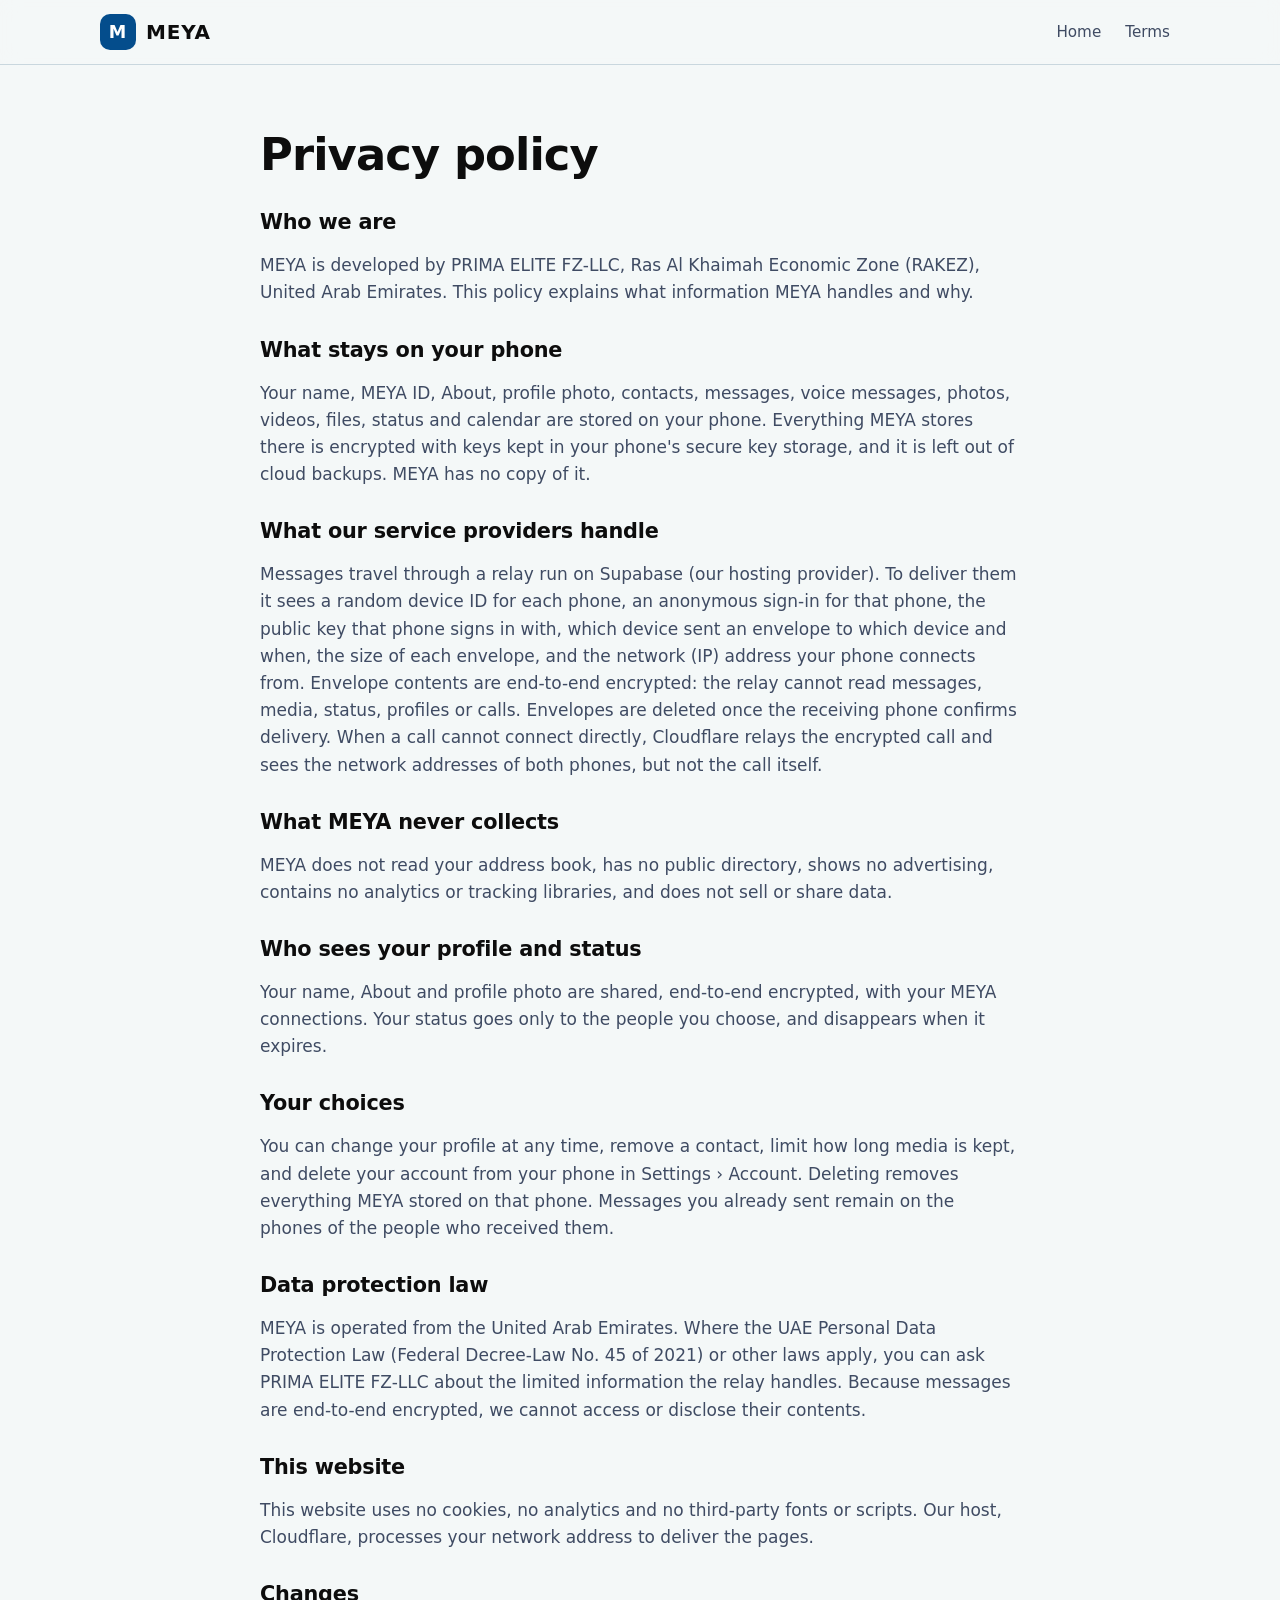
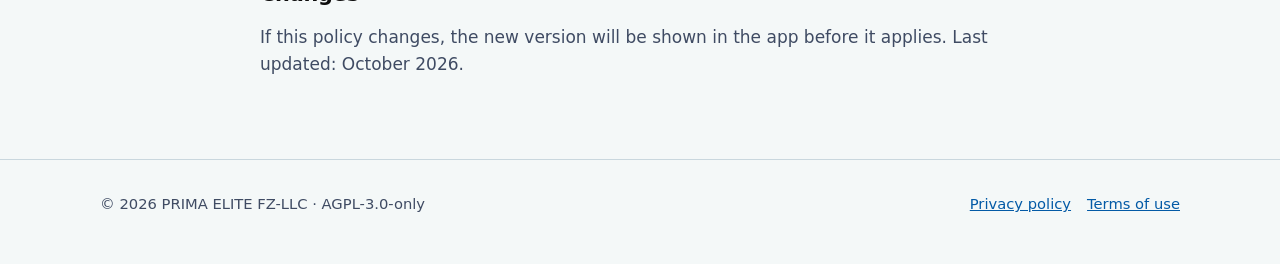
==== website/privacy.html @ dabe9e63 "MEYA 1.0.0 Source of the first Android test version of MEYA: the Flutter app, the Rust cryptographic" ====
<!doctype html>
<html lang="en">
<head>
<meta charset="utf-8">
<meta name="viewport" content="width=device-width, initial-scale=1, viewport-fit=cover">
<title>Privacy policy · MEYA</title>
<meta name="description" content="What information MEYA handles and why.">
<meta name="theme-color" content="#044d8c">
<link rel="icon" href="favicon.svg" type="image/svg+xml">
<link rel="stylesheet" href="site.css">
</head>
<body>
<a class="skip" href="#main">Skip to content</a>
<header class="top">
  <div class="wrap">
    <a class="brand" href="/" aria-label="MEYA home"><span class="logo" aria-hidden="true">M</span>MEYA</a>
    <nav aria-label="Main"><a href="/">Home</a><a href="terms.html">Terms</a></nav>
  </div>
</header>

<!-- Same text as lib/legal/meya_legal.dart (privacyPolicy). Keep them in step. -->
<main id="main" class="legal">
  <div class="wrap">
    <h1>Privacy policy</h1>

    <h2>Who we are</h2>
    <p>MEYA is developed by PRIMA ELITE FZ-LLC, Ras Al Khaimah Economic Zone (RAKEZ), United Arab Emirates. This policy explains what information MEYA handles and why.</p>

    <h2>What stays on your phone</h2>
    <p>Your name, MEYA ID, About, profile photo, contacts, messages, voice messages, photos, videos, files, status and calendar are stored on your phone. Everything MEYA stores there is encrypted with keys kept in your phone's secure key storage, and it is left out of cloud backups. MEYA has no copy of it.</p>

    <h2>What our service providers handle</h2>
    <p>Messages travel through a relay run on Supabase (our hosting provider). To deliver them it sees a random device ID for each phone, an anonymous sign-in for that phone, the public key that phone signs in with, which device sent an envelope to which device and when, the size of each envelope, and the network (IP) address your phone connects from. Envelope contents are end-to-end encrypted: the relay cannot read messages, media, status, profiles or calls. Envelopes are deleted once the receiving phone confirms delivery. When a call cannot connect directly, Cloudflare relays the encrypted call and sees the network addresses of both phones, but not the call itself.</p>

    <h2>What MEYA never collects</h2>
    <p>MEYA does not read your address book, has no public directory, shows no advertising, contains no analytics or tracking libraries, and does not sell or share data.</p>

    <h2>Who sees your profile and status</h2>
    <p>Your name, About and profile photo are shared, end-to-end encrypted, with your MEYA connections. Your status goes only to the people you choose, and disappears when it expires.</p>

    <h2>Your choices</h2>
    <p>You can change your profile at any time, remove a contact, limit how long media is kept, and delete your account from your phone in Settings › Account. Deleting removes everything MEYA stored on that phone. Messages you already sent remain on the phones of the people who received them.</p>

    <h2>Data protection law</h2>
    <p>MEYA is operated from the United Arab Emirates. Where the UAE Personal Data Protection Law (Federal Decree-Law No. 45 of 2021) or other laws apply, you can ask PRIMA ELITE FZ-LLC about the limited information the relay handles. Because messages are end-to-end encrypted, we cannot access or disclose their contents.</p>

    <h2>This website</h2>
    <p>This website uses no cookies, no analytics and no third-party fonts or scripts. Our host, Cloudflare, processes your network address to deliver the pages.</p>

    <h2>Changes</h2>
    <p>If this policy changes, the new version will be shown in the app before it applies. Last updated: October 2026.</p>
  </div>
</main>

<footer>
  <div class="wrap">
    <span>© 2026 PRIMA ELITE FZ-LLC · AGPL-3.0-only</span>
    <nav aria-label="Legal"><a href="privacy.html" aria-current="page">Privacy policy</a><a href="terms.html">Terms of use</a></nav>
  </div>
</footer>
</body>
</html>
---- website/site.css ----
/* MEYA website. System fonts only and no third-party requests: a privacy
   app's website should not tell anyone else who visits it. */
:root {
  --navy: #044d8c;
  --sky: #49b1f2;
  --indigo: #424d8c;
  --mist: #ebf2f2;

  --bg: #f4f8f8;
  --surface: #ffffff;
  --surface-2: #e6eff1;
  --text: #0d0d0d;
  --muted: #3f4b63;
  --line: #c9d7de;
  --accent: var(--navy);
  --accent-text: #ffffff;
  --link: #035aa6;
  --ok: #1f7a4d;
  --ok-bg: #ddf1e6;

  --radius: 18px;
  --shadow: 0 1px 2px rgba(4, 30, 60, 0.06), 0 8px 28px rgba(4, 30, 60, 0.08);
  --font: system-ui, -apple-system, "Segoe UI", Roboto, "Noto Sans", sans-serif;
}

@media (prefers-color-scheme: dark) {
  :root {
    --bg: #0b1420;
    --surface: #111e2e;
    --surface-2: #17283c;
    --text: #eef4f7;
    --muted: #b3c2d3;
    --line: #26394f;
    --accent: #49b1f2;
    --accent-text: #04121f;
    --link: #8fd0ff;
    --ok: #7fd9a8;
    --ok-bg: #12301f;
    --shadow: 0 1px 2px rgba(0, 0, 0, 0.3), 0 8px 28px rgba(0, 0, 0, 0.35);
  }
}

* { box-sizing: border-box; }

html { -webkit-text-size-adjust: 100%; }

body {
  margin: 0;
  background: var(--bg);
  color: var(--text);
  font: 17px/1.6 var(--font);
}

a { color: var(--link); }
a:focus-visible, button:focus-visible {
  outline: 3px solid var(--sky);
  outline-offset: 3px;
  border-radius: 6px;
}

.skip {
  position: absolute;
  left: -999px;
  top: 8px;
  background: var(--surface);
  padding: 8px 14px;
  border-radius: 8px;
  z-index: 10;
}
.skip:focus { left: 16px; }

.wrap {
  width: min(1080px, 100% - 32px);
  margin-inline: auto;
}

/* Header */
.top {
  position: sticky;
  top: 0;
  z-index: 5;
  background: color-mix(in srgb, var(--bg) 88%, transparent);
  backdrop-filter: blur(10px);
  border-bottom: 1px solid var(--line);
}
.top .wrap {
  display: flex;
  align-items: center;
  justify-content: space-between;
  gap: 16px;
  min-height: 64px;
}
.brand {
  display: flex;
  align-items: center;
  gap: 10px;
  color: var(--text);
  text-decoration: none;
  font-weight: 800;
  font-size: 1.25rem;
  letter-spacing: 0.04em;
}
.logo {
  width: 36px;
  height: 36px;
  border-radius: 10px;
  background: var(--navy);
  color: #fff;
  display: grid;
  place-items: center;
  font-weight: 800;
  font-size: 1.1rem;
}
.top nav { display: flex; gap: 4px; flex-wrap: nowrap; white-space: nowrap; }
.top nav a {
  color: var(--muted);
  text-decoration: none;
  padding: 8px 10px;
  border-radius: 10px;
  font-size: 0.95rem;
}
.top nav a:hover { background: var(--surface-2); color: var(--text); }

/* Hero */
.hero { padding: 72px 0 40px; }
.hero .wrap {
  display: grid;
  grid-template-columns: 1.15fr 0.85fr;
  gap: 48px;
  align-items: center;
}
.eyebrow {
  display: inline-block;
  padding: 4px 12px;
  border-radius: 999px;
  background: var(--surface-2);
  color: var(--muted);
  font-size: 0.85rem;
  font-weight: 600;
}
h1 {
  font-size: clamp(2.3rem, 5vw, 3.6rem);
  line-height: 1.08;
  margin: 18px 0 18px;
  letter-spacing: -0.02em;
}
.lead { font-size: 1.2rem; color: var(--muted); max-width: 36ch; margin: 0 0 28px; }
.actions { display: flex; gap: 12px; flex-wrap: wrap; }
.button {
  display: inline-flex;
  align-items: center;
  gap: 8px;
  padding: 13px 22px;
  border-radius: 14px;
  font-weight: 700;
  text-decoration: none;
  border: 2px solid var(--accent);
}
.button.primary { background: var(--accent); color: var(--accent-text); }
.button.secondary { color: var(--accent); }

/* App showcase: MEYA in use, two layered phones with real faces. */
.showcase {
  position: relative;
  justify-self: center;
  width: min(460px, 100%);
  aspect-ratio: 46 / 52;
}
.device {
  position: absolute;
  width: 58%;
  aspect-ratio: 9 / 18.5;
  background: #0c1622;
  border-radius: 34px;
  padding: 9px;
  box-shadow: 0 2px 4px rgba(4, 30, 60, 0.12), 0 24px 60px rgba(4, 30, 60, 0.28);
}
.device-back { left: 0; top: 2%; transform: rotate(-6deg); }
.device-front { right: 0; top: 8%; transform: rotate(4deg); }
.device > div {
  height: 100%;
  border-radius: 26px;
  overflow: hidden;
}

/* Chats list */
.app { background: #ebf2f2; color: #0d0d0d; display: flex; flex-direction: column; }
.app-bar {
  background: #044d8c;
  color: #fff;
  font-weight: 800;
  font-size: 0.95rem;
  padding: 16px 14px 10px;
}
.stories {
  display: flex;
  gap: 8px;
  padding: 10px 12px;
  background: #fff;
}
.story {
  width: 38px;
  height: 38px;
  border-radius: 50%;
  background-repeat: no-repeat;
  box-shadow: 0 0 0 2px #fff, 0 0 0 4px #49b1f2;
  flex: none;
}
.chats { list-style: none; margin: 0; padding: 6px 8px; display: grid; gap: 4px; }
.chats li {
  display: flex;
  align-items: center;
  gap: 9px;
  padding: 7px 6px;
  background: #fff;
  border-radius: 12px;
}
.avatar {
  width: 36px;
  height: 36px;
  border-radius: 50%;
  background-repeat: no-repeat;
  flex: none;
}
.who { display: grid; min-width: 0; flex: 1; font-size: 0.72rem; line-height: 1.25; }
.who b { font-size: 0.8rem; }
.who i { font-style: normal; color: #3f4b63; white-space: nowrap; overflow: hidden; text-overflow: ellipsis; }
.badge-n {
  background: #044d8c;
  color: #fff;
  font-size: 0.65rem;
  font-weight: 800;
  border-radius: 999px;
  padding: 1px 6px;
}

/* Family video call */
.call { background: #0d1b2a; color: #fff; display: flex; flex-direction: column; }
.call-top { padding: 14px 12px 8px; display: grid; gap: 2px; }
.call-top b { font-size: 0.95rem; }
.call-top span { font-size: 0.62rem; color: #b8cde0; }
.tiles {
  flex: 1;
  display: grid;
  grid-template-columns: 1fr 1fr;
  grid-template-rows: 1fr 1fr;
  gap: 5px;
  padding: 0 6px;
}
.tiles img {
  width: 100%;
  height: 100%;
  object-fit: cover;
  border-radius: 12px;
  display: block;
}
.controls {
  display: flex;
  justify-content: space-around;
  padding: 10px 8px 14px;
}
.controls span {
  width: 34px;
  height: 34px;
  border-radius: 50%;
  background: rgba(255, 255, 255, 0.16);
  display: grid;
  place-items: center;
  font-size: 0.85rem;
}
.controls .end { background: #d32f2f; transform: rotate(135deg); }

/* Floating details */
.float {
  position: absolute;
  background: #fff;
  color: #0d0d0d;
  border-radius: 16px;
  box-shadow: 0 12px 30px rgba(4, 30, 60, 0.22);
  font-size: 0.8rem;
  font-weight: 600;
}
.float-photo {
  left: -2%;
  bottom: 4%;
  width: 46%;
  padding: 6px;
  display: grid;
  gap: 4px;
  transform: rotate(-3deg);
}
.float-photo img { width: 100%; aspect-ratio: 16 / 10; object-fit: cover; border-radius: 11px; display: block; }
.float-photo span { padding: 0 4px 2px; }
.float-photo em { font-style: normal; color: #035aa6; float: right; }
.float-heart { right: 4%; bottom: 10%; padding: 6px 12px; }
.float-lock { right: 10%; top: 0; padding: 6px 12px; background: #ddf1e6; color: #1f7a4d; }

@media (max-width: 860px) {
  .showcase { margin-top: 12px; }
}

/* Sections */
section { padding: 56px 0; }
h2 {
  font-size: clamp(1.7rem, 3.4vw, 2.3rem);
  line-height: 1.15;
  margin: 0 0 12px;
  letter-spacing: -0.01em;
}
.section-lead { color: var(--muted); max-width: 60ch; margin: 0 0 32px; }

.grid {
  display: grid;
  grid-template-columns: repeat(3, 1fr);
  gap: 16px;
}
.card {
  background: var(--surface);
  border: 1px solid var(--line);
  border-radius: var(--radius);
  padding: 22px;
  box-shadow: var(--shadow);
}
.card h3 { margin: 10px 0 6px; font-size: 1.1rem; }
.card p { margin: 0; color: var(--muted); }
.icon {
  width: 44px;
  height: 44px;
  border-radius: 12px;
  background: var(--surface-2);
  display: grid;
  place-items: center;
}
.icon svg { width: 24px; height: 24px; stroke: var(--accent); fill: none; stroke-width: 2; stroke-linecap: round; stroke-linejoin: round; }

.steps { counter-reset: step; list-style: none; padding: 0; margin: 0; display: grid; grid-template-columns: repeat(3, 1fr); gap: 16px; }
.steps .card::before {
  counter-increment: step;
  content: counter(step);
  display: grid;
  place-items: center;
  width: 36px;
  height: 36px;
  border-radius: 50%;
  background: var(--accent);
  color: var(--accent-text);
  font-weight: 800;
}

.privacy {
  background: var(--surface);
  border-block: 1px solid var(--line);
}
.ledger { display: grid; grid-template-columns: 1fr 1fr; gap: 16px; }
.ledger ul { margin: 0; padding-left: 1.2em; color: var(--muted); }
.ledger li { margin: 6px 0; }
.ledger .card h3 { margin-top: 0; }
.badge {
  display: inline-block;
  padding: 2px 10px;
  border-radius: 999px;
  font-size: 0.8rem;
  font-weight: 700;
  background: var(--ok-bg);
  color: var(--ok);
}

.languages { display: flex; flex-wrap: wrap; gap: 8px; padding: 0; list-style: none; margin: 0; }
.languages li {
  padding: 6px 12px;
  border-radius: 999px;
  background: var(--surface);
  border: 1px solid var(--line);
  font-size: 0.95rem;
}

.cta {
  text-align: center;
  background: var(--navy);
  color: #fff;
  border-radius: 28px;
  padding: 48px 24px;
}
.cta p { color: #d8e7f5; max-width: 52ch; margin: 0 auto 24px; }
.cta .button.primary { background: #fff; color: var(--navy); border-color: #fff; }

/* Legal pages */
.legal { padding: 48px 0 64px; }
.legal .wrap { max-width: 760px; }
.legal h1 { font-size: clamp(2rem, 4vw, 2.8rem); }
.legal h2 { font-size: 1.3rem; margin-top: 32px; }
.legal p { color: var(--muted); }

footer {
  border-top: 1px solid var(--line);
  padding: 32px 0 48px;
  color: var(--muted);
  font-size: 0.92rem;
}
footer .wrap { display: flex; flex-wrap: wrap; gap: 12px 28px; justify-content: space-between; }
footer nav { display: flex; gap: 16px; flex-wrap: wrap; }

@media (max-width: 860px) {
  .hero { padding-top: 40px; }
  .hero .wrap, .ledger { grid-template-columns: 1fr; }
  .grid, .steps { grid-template-columns: 1fr; }
  .top nav a.hide-small { display: none; }
}

@media (max-width: 520px) {
  .top nav a { padding: 8px 6px; font-size: 0.9rem; }
  .top nav a.hide-tiny { display: none; }
  .actions .button { flex: 1 1 100%; justify-content: center; }
}

@media (prefers-reduced-motion: no-preference) {
  html { scroll-behavior: smooth; }
}

/* Motion. Pure CSS (the site runs no scripts), and only for people who
   have not asked their device to reduce motion. */
@media (prefers-reduced-motion: no-preference) {
  @keyframes rise { from { opacity: 0; translate: 0 18px; } to { opacity: 1; translate: 0 0; } }
  @keyframes drift-in { from { opacity: 0; translate: 0 40px; } to { opacity: 1; translate: 0 0; } }
  @keyframes bob { 0%, 100% { translate: 0 0; } 50% { translate: 0 -10px; } }
  @keyframes pop { 0% { opacity: 0; scale: 0.6; } 70% { scale: 1.08; } 100% { opacity: 1; scale: 1; } }
  @keyframes beat { 0%, 100% { scale: 1; } 12% { scale: 1.18; } 24% { scale: 1; } 36% { scale: 1.12; } 48% { scale: 1; } }
  @keyframes ring { 0%, 100% { box-shadow: 0 0 0 2px #fff, 0 0 0 4px #49b1f2; } 50% { box-shadow: 0 0 0 2px #fff, 0 0 0 5px #044d8c; } }
  @keyframes speaking {
    0%, 22% { box-shadow: 0 0 0 3px #49b1f2, 0 0 18px rgba(73, 177, 242, 0.7); }
    28%, 100% { box-shadow: 0 0 0 0 transparent; }
  }

  .hero .eyebrow, .hero h1, .hero .lead, .hero .actions { animation: rise 0.7s cubic-bezier(0.2, 0.7, 0.2, 1) both; }
  .hero h1 { animation-delay: 0.08s; }
  .hero .lead { animation-delay: 0.16s; }
  .hero .actions { animation-delay: 0.24s; }

  .device-back { animation: drift-in 0.9s 0.2s cubic-bezier(0.2, 0.7, 0.2, 1) both, bob 7s 1.1s ease-in-out infinite; }
  .device-front { animation: drift-in 0.9s 0.35s cubic-bezier(0.2, 0.7, 0.2, 1) both, bob 6s 1.25s ease-in-out infinite; }
  .float-photo { animation: pop 0.6s 0.9s both, bob 5s 1.5s ease-in-out infinite; }
  .float-lock { animation: pop 0.6s 1.1s both, bob 5.5s 1.7s ease-in-out infinite; }
  .float-heart { animation: pop 0.6s 1.3s both, beat 2.4s 2s ease-in-out infinite; }

  .story { animation: ring 2.6s ease-in-out infinite; }
  .story:nth-child(2) { animation-delay: 0.65s; }
  .story:nth-child(3) { animation-delay: 1.3s; }
  .story:nth-child(4) { animation-delay: 1.95s; }

  /* The person speaking in the call lights up, one after another. */
  .tiles img { animation: speaking 8s infinite; }
  .tiles img:nth-child(2) { animation-delay: 2s; }
  .tiles img:nth-child(3) { animation-delay: 4s; }
  .tiles img:nth-child(4) { animation-delay: 6s; }

  .button { transition: translate 0.2s, box-shadow 0.2s; }
  .button:hover { translate: 0 -2px; box-shadow: 0 8px 20px rgba(4, 77, 140, 0.25); }
  .card { transition: scale 0.25s, box-shadow 0.25s; }
  .card:hover { scale: 1.02; box-shadow: 0 2px 4px rgba(4, 30, 60, 0.08), 0 16px 36px rgba(4, 30, 60, 0.14); }

  /* Cards and headings slide in as they scroll into view. Browsers that
     cannot tie animation to scrolling simply show them straight away. */
  @supports (animation-timeline: view()) {
    section:not(.hero) h2, section:not(.hero) .section-lead, .card, .languages li {
      animation: rise linear both;
      animation-timeline: view();
      animation-range: entry 0% entry 60%;
    }
  }
}

/* Encryption band: three strands braided together. */
.ratchet {
  background: var(--navy);
  color: #eaf4fb;
  border-radius: 28px;
  padding: clamp(24px, 5vw, 48px);
  display: grid;
  grid-template-columns: minmax(0, 1fr) minmax(0, 1.1fr);
  gap: 40px;
  align-items: center;
}
.ratchet .eyebrow { background: rgba(255, 255, 255, 0.12); color: #9fd6f8; }
.ratchet h2 { color: #fff; margin-top: 14px; }
.ratchet p { color: #c9ddec; margin: 12px 0 0; }
.strands { width: 100%; height: auto; display: block; overflow: hidden; }
.strands use { fill: none; stroke-width: 9; stroke-linecap: round; opacity: 0.92; }
.strands .ticks rect { fill: rgba(234, 244, 251, 0.35); }
.strand-legend { display: grid; gap: 10px; margin: 18px 0 0; padding: 0; list-style: none; color: #eaf4fb; }
.strand-legend li { display: flex; align-items: center; gap: 10px; }
.strand-legend i { width: 14px; height: 14px; border-radius: 4px; flex: none; }
@media (max-width: 860px) {
  .ratchet { grid-template-columns: minmax(0, 1fr); }
}
@media (prefers-reduced-motion: no-preference) {
  @keyframes braid { to { translate: -280px 0; } }
  .strand-move { animation: braid 14s linear infinite; }
}

.cta-actions { justify-content: center; margin-bottom: 16px; }
.cta .button.secondary { color: #fff; border-color: rgba(255, 255, 255, 0.7); }
.cta .cta-note { font-size: 0.9rem; margin: 0 auto; }
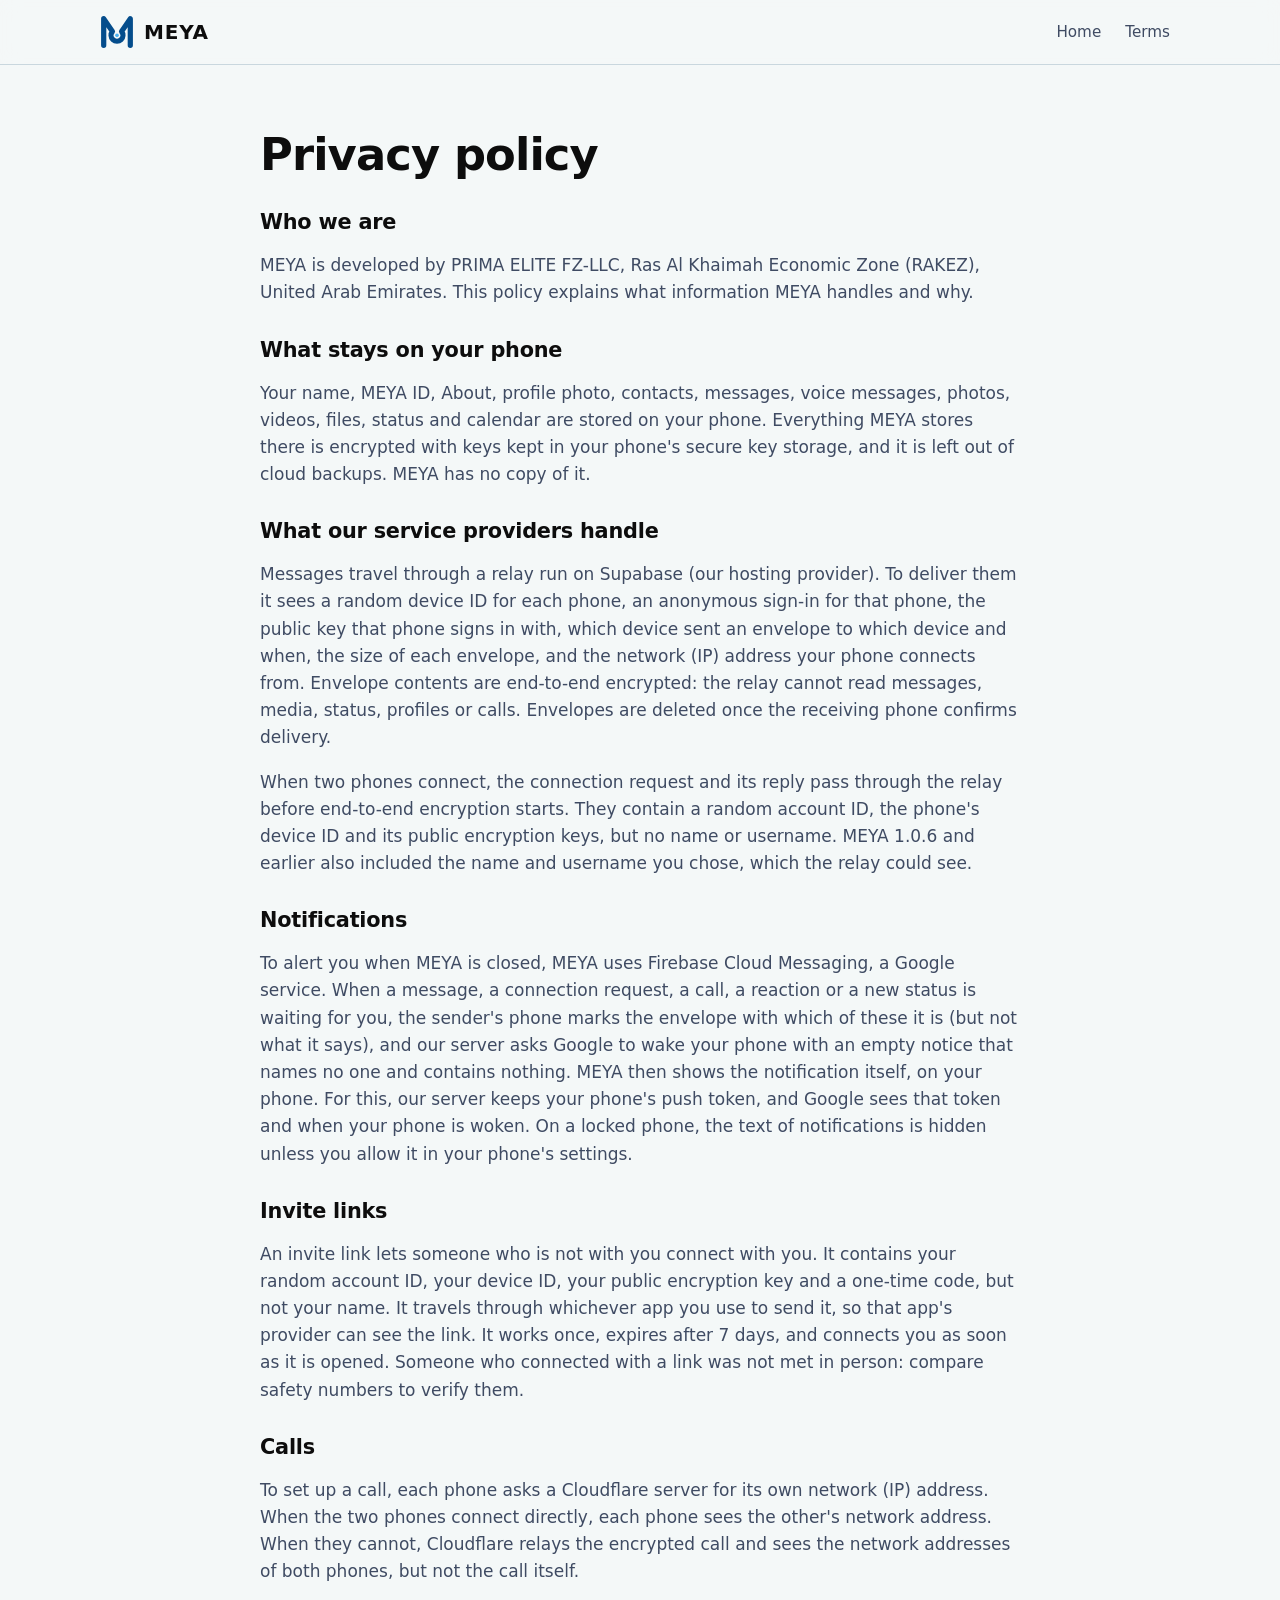
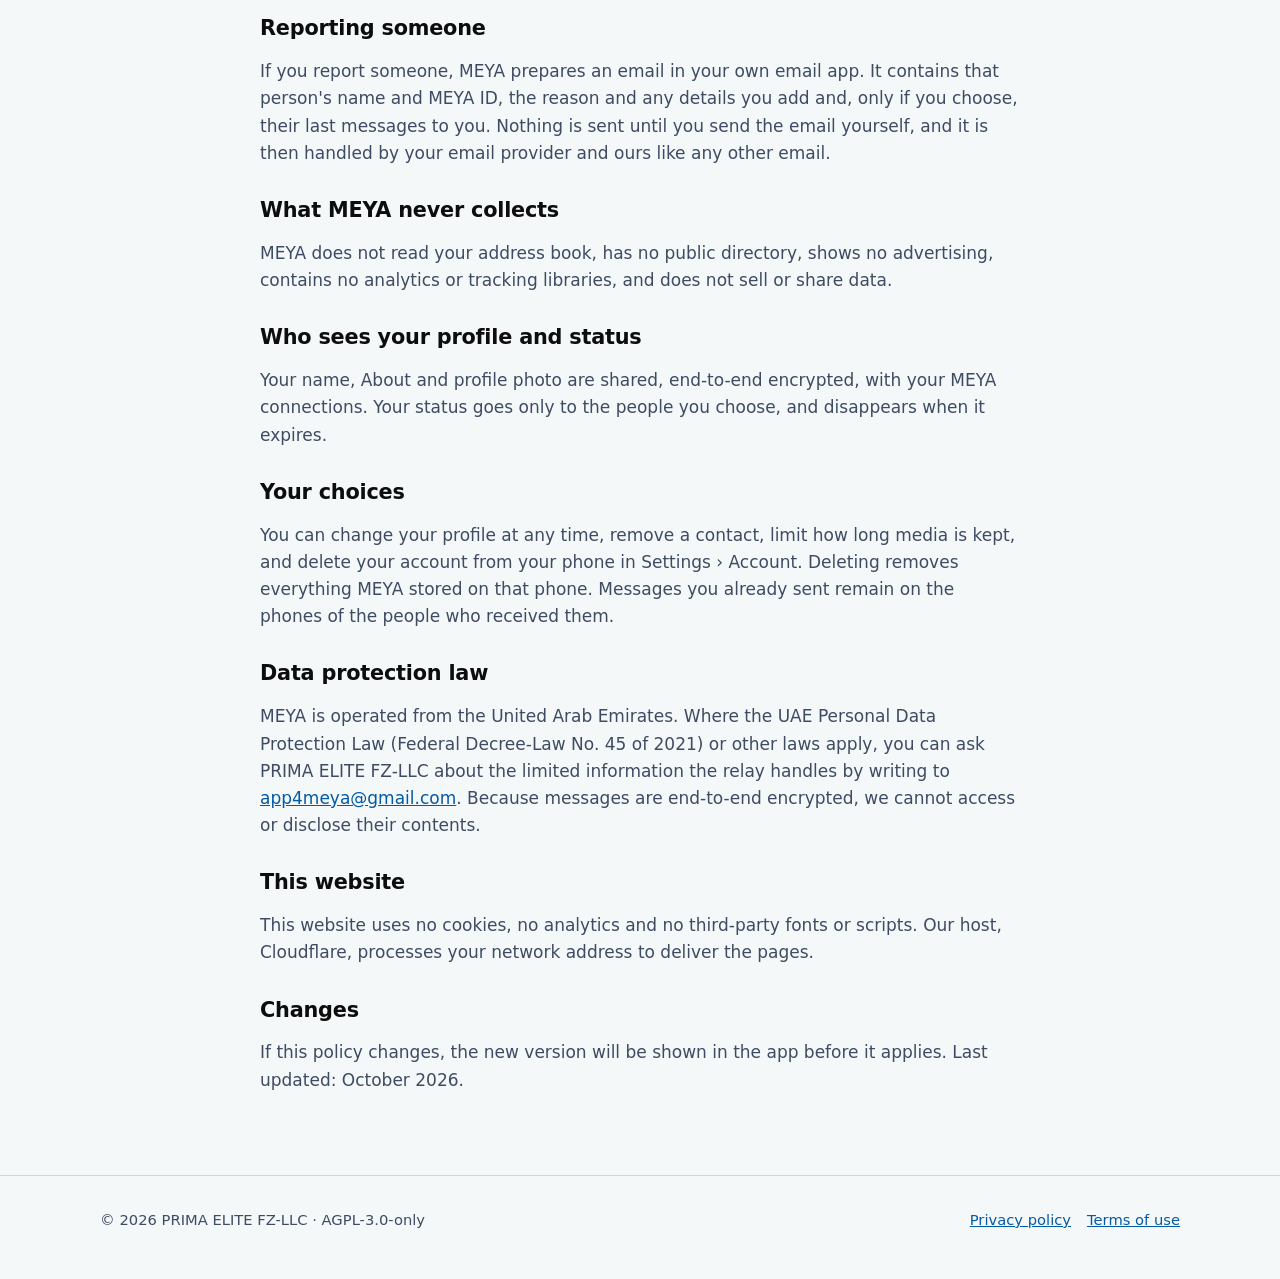
==== commit 0863c44b: "Version 1.0.7" ====
--- a/website/privacy.html
+++ b/website/privacy.html
@@ -7,13 +7,13 @@
 <meta name="description" content="What information MEYA handles and why.">
 <meta name="theme-color" content="#044d8c">
 <link rel="icon" href="favicon.svg" type="image/svg+xml">
-<link rel="stylesheet" href="site.css">
+<link rel="stylesheet" href="site.css?v=2">
 </head>
 <body>
 <a class="skip" href="#main">Skip to content</a>
 <header class="top">
   <div class="wrap">
-    <a class="brand" href="/" aria-label="MEYA home"><span class="logo" aria-hidden="true">M</span>MEYA</a>
+    <a class="brand" href="/" aria-label="MEYA home"><svg class="logo" viewBox="70 70 372 372" aria-hidden="true" focusable="false"><path d="M110.5 401.5L110.5 110.5L206.24 250.62A64.96 64.96 0 1 0 305.76 250.62L401.5 110.5L401.5 401.5" fill="none" stroke="currentColor" stroke-width="57.16" stroke-linecap="round" stroke-linejoin="round"/><circle class="logo-dot" cx="256" cy="292.37" r="19.75"/></svg>MEYA</a>
     <nav aria-label="Main"><a href="/">Home</a><a href="terms.html">Terms</a></nav>
   </div>
 </header>
@@ -30,7 +30,20 @@
     <p>Your name, MEYA ID, About, profile photo, contacts, messages, voice messages, photos, videos, files, status and calendar are stored on your phone. Everything MEYA stores there is encrypted with keys kept in your phone's secure key storage, and it is left out of cloud backups. MEYA has no copy of it.</p>
 
     <h2>What our service providers handle</h2>
-    <p>Messages travel through a relay run on Supabase (our hosting provider). To deliver them it sees a random device ID for each phone, an anonymous sign-in for that phone, the public key that phone signs in with, which device sent an envelope to which device and when, the size of each envelope, and the network (IP) address your phone connects from. Envelope contents are end-to-end encrypted: the relay cannot read messages, media, status, profiles or calls. Envelopes are deleted once the receiving phone confirms delivery. When a call cannot connect directly, Cloudflare relays the encrypted call and sees the network addresses of both phones, but not the call itself.</p>
+    <p>Messages travel through a relay run on Supabase (our hosting provider). To deliver them it sees a random device ID for each phone, an anonymous sign-in for that phone, the public key that phone signs in with, which device sent an envelope to which device and when, the size of each envelope, and the network (IP) address your phone connects from. Envelope contents are end-to-end encrypted: the relay cannot read messages, media, status, profiles or calls. Envelopes are deleted once the receiving phone confirms delivery.</p>
+    <p>When two phones connect, the connection request and its reply pass through the relay before end-to-end encryption starts. They contain a random account ID, the phone's device ID and its public encryption keys, but no name or username. MEYA 1.0.6 and earlier also included the name and username you chose, which the relay could see.</p>
+
+    <h2>Notifications</h2>
+    <p>To alert you when MEYA is closed, MEYA uses Firebase Cloud Messaging, a Google service. When a message, a connection request, a call, a reaction or a new status is waiting for you, the sender's phone marks the envelope with which of these it is (but not what it says), and our server asks Google to wake your phone with an empty notice that names no one and contains nothing. MEYA then shows the notification itself, on your phone. For this, our server keeps your phone's push token, and Google sees that token and when your phone is woken. On a locked phone, the text of notifications is hidden unless you allow it in your phone's settings.</p>
+
+    <h2>Invite links</h2>
+    <p>An invite link lets someone who is not with you connect with you. It contains your random account ID, your device ID, your public encryption key and a one-time code, but not your name. It travels through whichever app you use to send it, so that app's provider can see the link. It works once, expires after 7 days, and connects you as soon as it is opened. Someone who connected with a link was not met in person: compare safety numbers to verify them.</p>
+
+    <h2>Calls</h2>
+    <p>To set up a call, each phone asks a Cloudflare server for its own network (IP) address. When the two phones connect directly, each phone sees the other's network address. When they cannot, Cloudflare relays the encrypted call and sees the network addresses of both phones, but not the call itself.</p>
+
+    <h2>Reporting someone</h2>
+    <p>If you report someone, MEYA prepares an email in your own email app. It contains that person's name and MEYA ID, the reason and any details you add and, only if you choose, their last messages to you. Nothing is sent until you send the email yourself, and it is then handled by your email provider and ours like any other email.</p>
 
     <h2>What MEYA never collects</h2>
     <p>MEYA does not read your address book, has no public directory, shows no advertising, contains no analytics or tracking libraries, and does not sell or share data.</p>
@@ -42,7 +55,7 @@
     <p>You can change your profile at any time, remove a contact, limit how long media is kept, and delete your account from your phone in Settings › Account. Deleting removes everything MEYA stored on that phone. Messages you already sent remain on the phones of the people who received them.</p>
 
     <h2>Data protection law</h2>
-    <p>MEYA is operated from the United Arab Emirates. Where the UAE Personal Data Protection Law (Federal Decree-Law No. 45 of 2021) or other laws apply, you can ask PRIMA ELITE FZ-LLC about the limited information the relay handles. Because messages are end-to-end encrypted, we cannot access or disclose their contents.</p>
+    <p>MEYA is operated from the United Arab Emirates. Where the UAE Personal Data Protection Law (Federal Decree-Law No. 45 of 2021) or other laws apply, you can ask PRIMA ELITE FZ-LLC about the limited information the relay handles by writing to <a href="mailto:app4meya@gmail.com">app4meya@gmail.com</a>. Because messages are end-to-end encrypted, we cannot access or disclose their contents.</p>
 
     <h2>This website</h2>
     <p>This website uses no cookies, no analytics and no third-party fonts or scripts. Our host, Cloudflare, processes your network address to deliver the pages.</p>
--- a/website/site.css
+++ b/website/site.css
@@ -100,16 +100,17 @@
   font-size: 1.25rem;
   letter-spacing: 0.04em;
 }
+/* The Keyhole M: the M follows the accent colour, the dot is Sky (white
+   in dark mode, where the M itself is Sky). */
 .logo {
-  width: 36px;
-  height: 36px;
-  border-radius: 10px;
-  background: var(--navy);
-  color: #fff;
-  display: grid;
-  place-items: center;
-  font-weight: 800;
-  font-size: 1.1rem;
+  width: 34px;
+  height: 34px;
+  flex: none;
+  color: var(--accent);
+}
+.logo-dot { fill: var(--sky); }
+@media (prefers-color-scheme: dark) {
+  .logo-dot { fill: #fff; }
 }
 .top nav { display: flex; gap: 4px; flex-wrap: nowrap; white-space: nowrap; }
 .top nav a {
